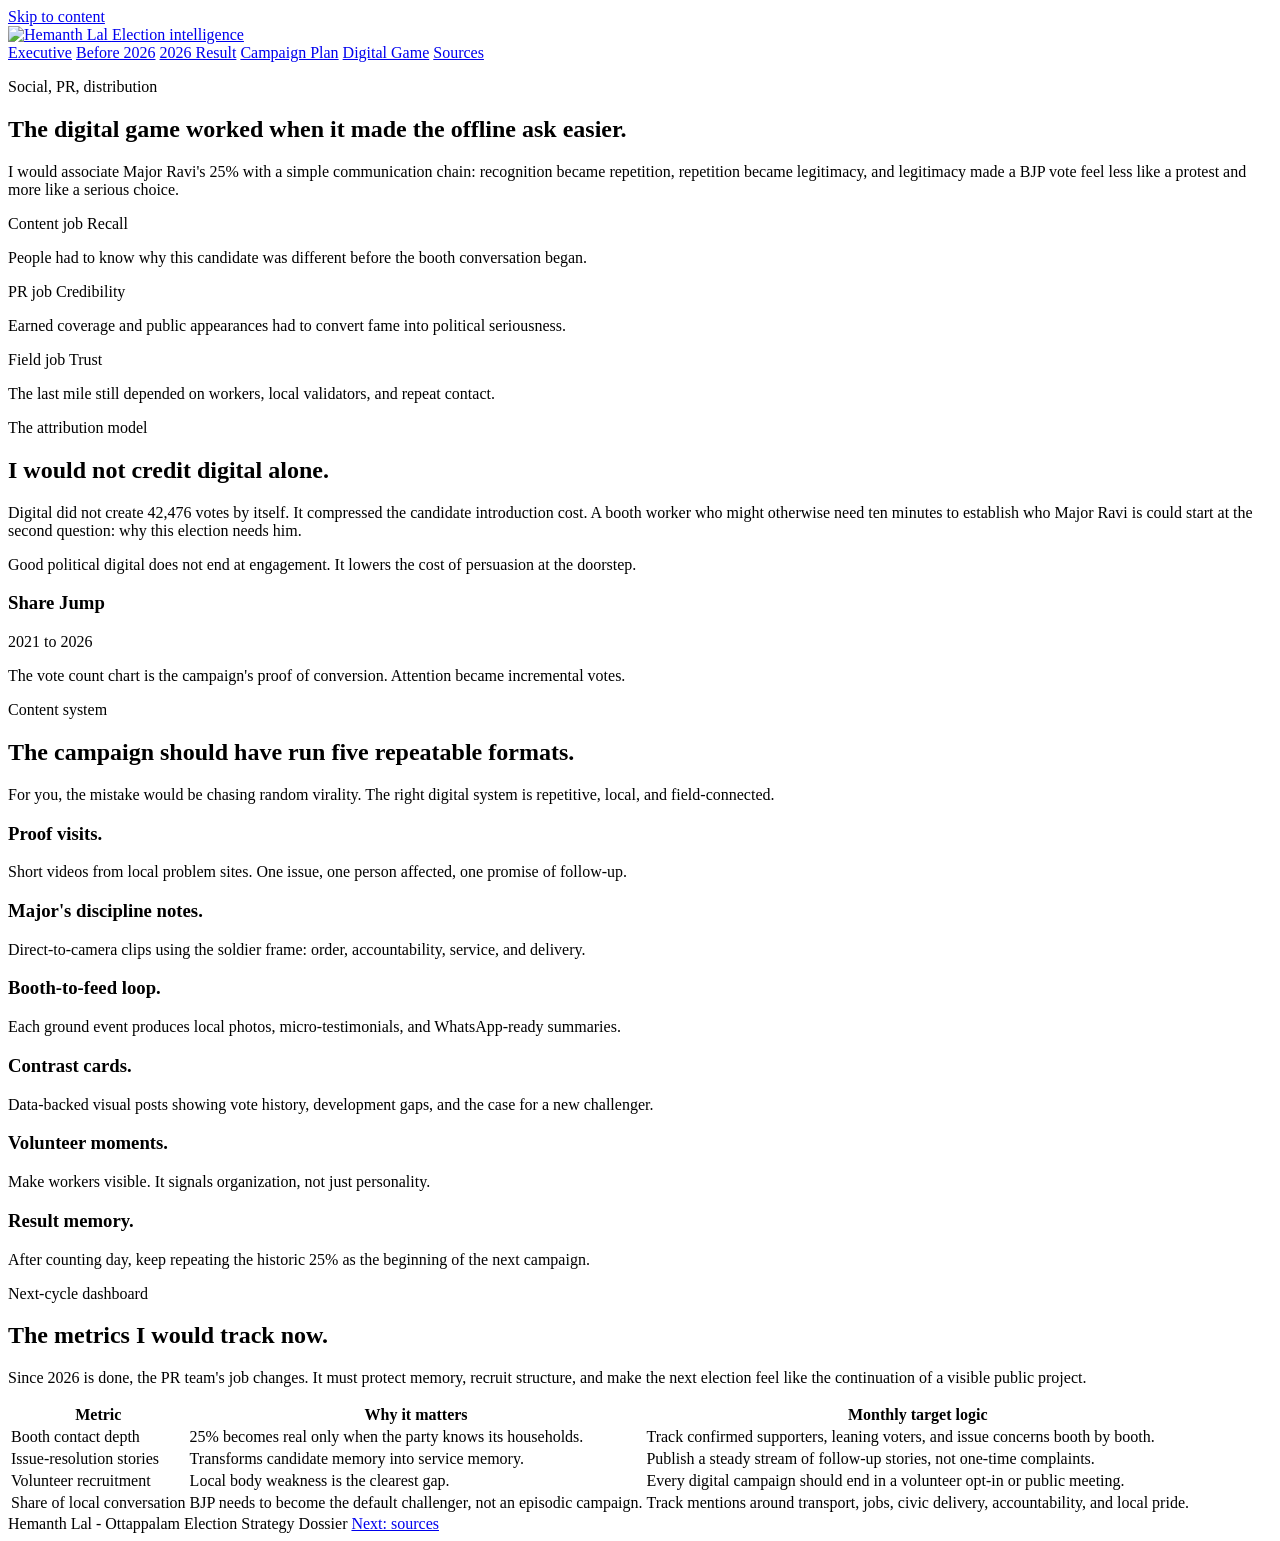
==== digital.html @ 6b958787 "Add files via upload" ====
<!doctype html>
<html lang="en">
  <head>
    <meta charset="utf-8">
    <meta name="viewport" content="width=device-width, initial-scale=1">
    <title>Digital And PR Game | Ottappalam Strategy Dossier</title>
    <link rel="stylesheet" href="assets/site.css">
    <script defer src="assets/site.js"></script>
  </head>
  <body>
    <a class="skip-link" href="#main">Skip to content</a>
    <header class="site-header">
      <div class="nav-wrap">
        <a class="brand-mark" href="index.html" aria-label="Hemanth Lal strategy dossier">
          <img src="../Resources/logo/Horizontal%20logo%20black.svg" alt="Hemanth Lal">
          <span class="brand-kicker">Election intelligence</span>
        </a>
        <nav class="primary-nav" aria-label="Primary navigation">
          <a href="index.html">Executive</a>
          <a href="pre-2026.html">Before 2026</a>
          <a href="result-2026.html">2026 Result</a>
          <a href="strategy.html">Campaign Plan</a>
          <a href="digital.html">Digital Game</a>
          <a href="sources.html">Sources</a>
        </nav>
      </div>
    </header>

    <main id="main">
      <section class="page-hero">
        <div class="wrap">
          <p class="eyebrow">Social, PR, distribution</p>
          <h1>The digital game worked when it made the offline ask easier.</h1>
          <p class="dek">I would associate Major Ravi's 25% with a simple communication chain: recognition became repetition, repetition became legitimacy, and legitimacy made a BJP vote feel less like a protest and more like a serious choice.</p>
        </div>
      </section>

      <section class="section">
        <div class="wrap grid three">
          <article class="metric">
            <span class="label">Content job</span>
            <span class="value">Recall</span>
            <p>People had to know why this candidate was different before the booth conversation began.</p>
          </article>
          <article class="metric">
            <span class="label">PR job</span>
            <span class="value">Credibility</span>
            <p>Earned coverage and public appearances had to convert fame into political seriousness.</p>
          </article>
          <article class="metric">
            <span class="label">Field job</span>
            <span class="value">Trust</span>
            <p>The last mile still depended on workers, local validators, and repeat contact.</p>
          </article>
        </div>
      </section>

      <section class="section band">
        <div class="wrap grid two">
          <article class="panel">
            <span class="panel-label">The attribution model</span>
            <h2>I would not credit digital alone.</h2>
            <p>Digital did not create 42,476 votes by itself. It compressed the candidate introduction cost. A booth worker who might otherwise need ten minutes to establish who Major Ravi is could start at the second question: why this election needs him.</p>
            <p class="callout">Good political digital does not end at engagement. It lowers the cost of persuasion at the doorstep.</p>
          </article>
          <article class="panel">
            <div class="chart-title">
              <h3>Share Jump</h3>
              <span>2021 to 2026</span>
            </div>
            <div class="chart" data-chart="bjp-votes"></div>
            <p>The vote count chart is the campaign's proof of conversion. Attention became incremental votes.</p>
          </article>
        </div>
      </section>

      <section class="section">
        <div class="wrap section-head">
          <div>
            <p class="eyebrow">Content system</p>
            <h2>The campaign should have run five repeatable formats.</h2>
          </div>
          <p>For you, the mistake would be chasing random virality. The right digital system is repetitive, local, and field-connected.</p>
        </div>
        <div class="wrap route-map">
          <article class="route-card">
            <h3>Proof visits.</h3>
            <p>Short videos from local problem sites. One issue, one person affected, one promise of follow-up.</p>
          </article>
          <article class="route-card">
            <h3>Major's discipline notes.</h3>
            <p>Direct-to-camera clips using the soldier frame: order, accountability, service, and delivery.</p>
          </article>
          <article class="route-card">
            <h3>Booth-to-feed loop.</h3>
            <p>Each ground event produces local photos, micro-testimonials, and WhatsApp-ready summaries.</p>
          </article>
          <article class="route-card">
            <h3>Contrast cards.</h3>
            <p>Data-backed visual posts showing vote history, development gaps, and the case for a new challenger.</p>
          </article>
          <article class="route-card">
            <h3>Volunteer moments.</h3>
            <p>Make workers visible. It signals organization, not just personality.</p>
          </article>
          <article class="route-card">
            <h3>Result memory.</h3>
            <p>After counting day, keep repeating the historic 25% as the beginning of the next campaign.</p>
          </article>
        </div>
      </section>

      <section class="section band">
        <div class="wrap">
          <div class="section-head">
            <div>
              <p class="eyebrow">Next-cycle dashboard</p>
              <h2>The metrics I would track now.</h2>
            </div>
            <p>Since 2026 is done, the PR team's job changes. It must protect memory, recruit structure, and make the next election feel like the continuation of a visible public project.</p>
          </div>
          <table class="data-table">
            <thead>
              <tr>
                <th>Metric</th>
                <th>Why it matters</th>
                <th>Monthly target logic</th>
              </tr>
            </thead>
            <tbody>
              <tr>
                <td>Booth contact depth</td>
                <td>25% becomes real only when the party knows its households.</td>
                <td>Track confirmed supporters, leaning voters, and issue concerns booth by booth.</td>
              </tr>
              <tr>
                <td>Issue-resolution stories</td>
                <td>Transforms candidate memory into service memory.</td>
                <td>Publish a steady stream of follow-up stories, not one-time complaints.</td>
              </tr>
              <tr>
                <td>Volunteer recruitment</td>
                <td>Local body weakness is the clearest gap.</td>
                <td>Every digital campaign should end in a volunteer opt-in or public meeting.</td>
              </tr>
              <tr>
                <td>Share of local conversation</td>
                <td>BJP needs to become the default challenger, not an episodic campaign.</td>
                <td>Track mentions around transport, jobs, civic delivery, accountability, and local pride.</td>
              </tr>
            </tbody>
          </table>
        </div>
      </section>
    </main>

    <footer class="footer">
      <div class="wrap">
        <span>Hemanth Lal - Ottappalam Election Strategy Dossier</span>
        <a href="sources.html">Next: sources</a>
      </div>
    </footer>
  </body>
</html>
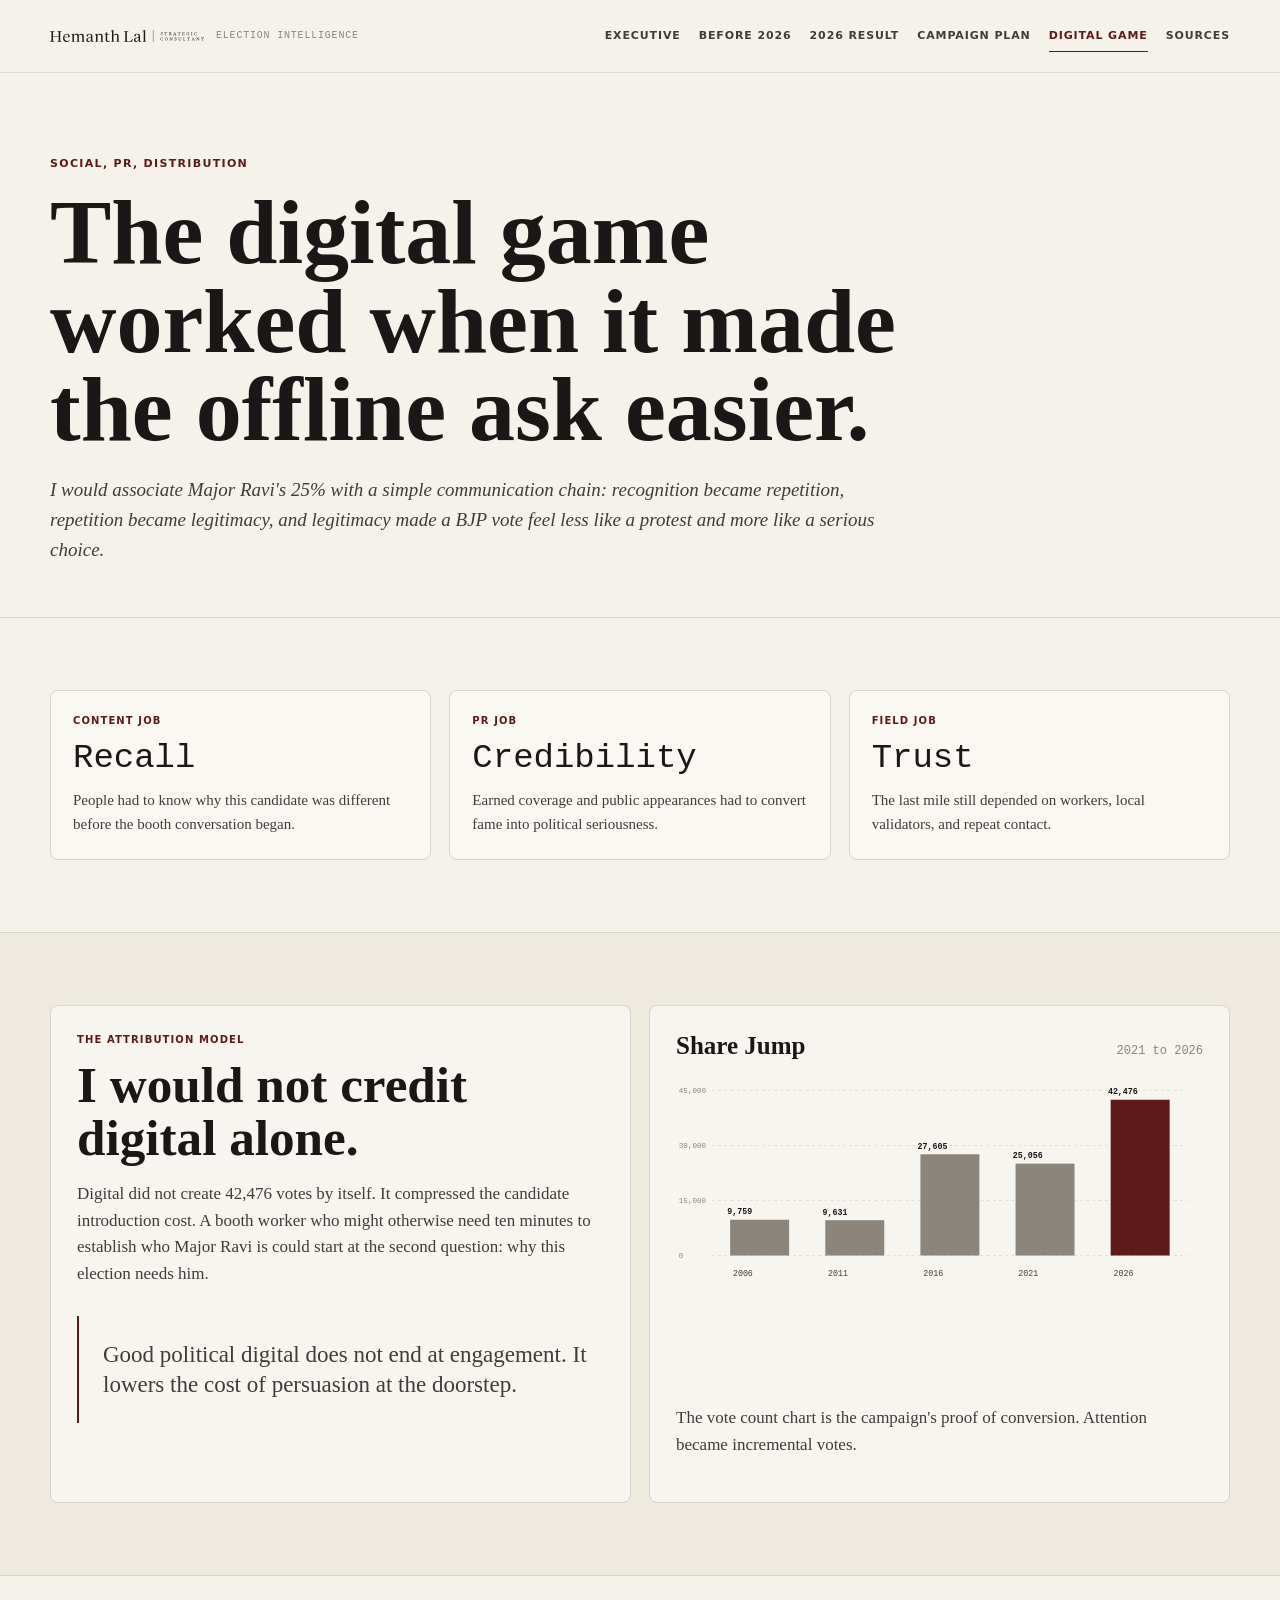
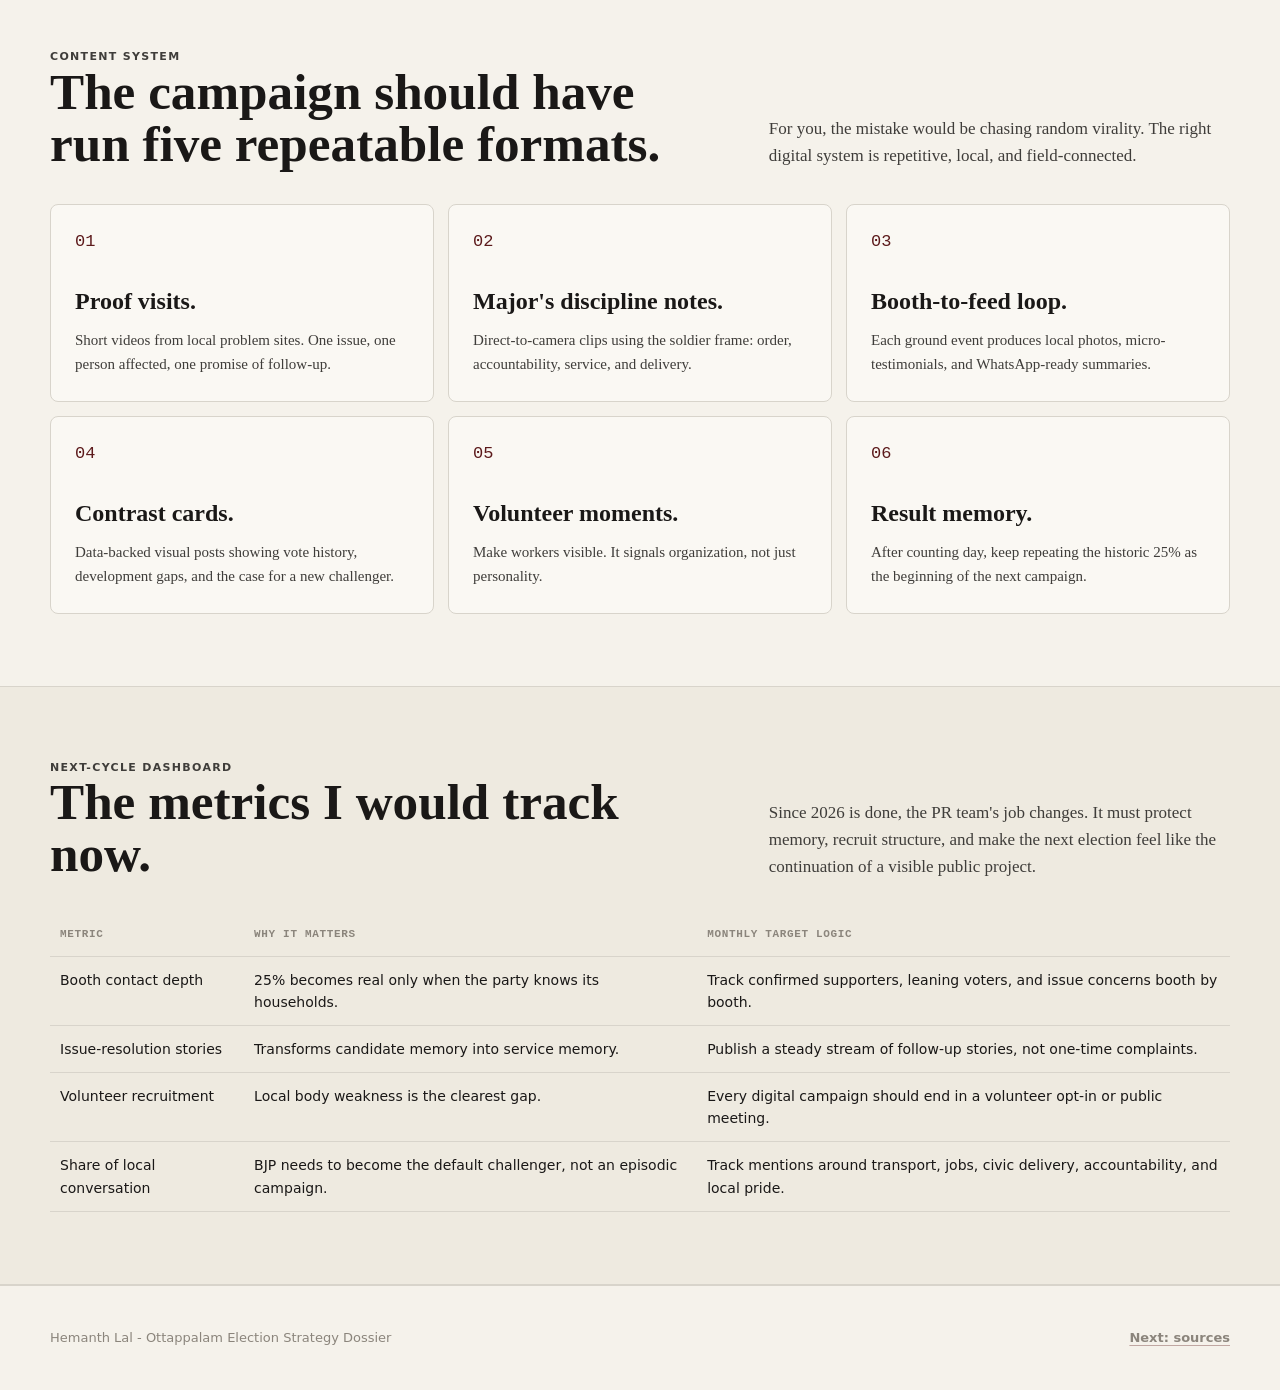
==== commit 1ce933f8: "Add files via upload" ====
--- a/digital.html
+++ b/digital.html
@@ -4,6 +4,13 @@
     <meta charset="utf-8">
     <meta name="viewport" content="width=device-width, initial-scale=1">
     <title>Digital And PR Game | Ottappalam Strategy Dossier</title>
+    <link rel="canonical" href="https://majravi26.hemanthlal.com/digital.html">
+    <meta property="og:title" content="Digital And PR Game | Ottappalam Strategy Dossier">
+    <meta property="og:description" content="The digital and PR system behind Major Ravi's 25% Ottappalam breakthrough.">
+    <meta property="og:url" content="https://majravi26.hemanthlal.com/digital.html">
+    <meta property="og:type" content="article">
+    <meta property="og:image" content="https://majravi26.hemanthlal.com/assets/hemanth-portrait.png">
+    <meta name="twitter:card" content="summary_large_image">
     <link rel="stylesheet" href="assets/site.css">
     <script defer src="assets/site.js"></script>
   </head>
@@ -12,7 +19,7 @@
     <header class="site-header">
       <div class="nav-wrap">
         <a class="brand-mark" href="index.html" aria-label="Hemanth Lal strategy dossier">
-          <img src="../Resources/logo/Horizontal%20logo%20black.svg" alt="Hemanth Lal">
+          <img src="assets/hemanth-horizontal-logo-black.svg" alt="Hemanth Lal">
           <span class="brand-kicker">Election intelligence</span>
         </a>
         <nav class="primary-nav" aria-label="Primary navigation">
--- a/assets/site.css
+++ b/assets/site.css
@@ -0,0 +1,727 @@
+:root {
+  --bone: #f5f2eb;
+  --carbon: #1a1817;
+  --smoke: #3f3d3a;
+  --stone: #8b857c;
+  --ash: #d8d4cb;
+  --cream: #eeeae0;
+  --oxblood: #5c1a1b;
+  --oxblood-lift: #6b2024;
+  --graphite: #243248;
+  --graphite-lift: #2b3e5c;
+  --white: #fffdfa;
+  --shadow: 0 18px 50px rgba(26, 24, 23, 0.12);
+  --serif: "Source Serif 4", Georgia, "Times New Roman", serif;
+  --sans: Inter, ui-sans-serif, system-ui, -apple-system, BlinkMacSystemFont, "Segoe UI", sans-serif;
+  --mono: "IBM Plex Mono", "SFMono-Regular", Consolas, monospace;
+}
+
+* {
+  box-sizing: border-box;
+}
+
+html {
+  scroll-behavior: smooth;
+}
+
+body {
+  margin: 0;
+  background: var(--bone);
+  color: var(--carbon);
+  font-family: var(--serif);
+  font-size: 17px;
+  line-height: 1.58;
+}
+
+body.dark-page {
+  background: var(--carbon);
+  color: var(--bone);
+}
+
+a {
+  color: inherit;
+  text-decoration-color: rgba(92, 26, 27, 0.35);
+  text-decoration-thickness: 1px;
+  text-underline-offset: 0.24em;
+}
+
+a:hover {
+  color: var(--oxblood);
+  text-decoration-color: currentColor;
+}
+
+img {
+  display: block;
+  max-width: 100%;
+}
+
+.skip-link {
+  position: absolute;
+  left: 12px;
+  top: -44px;
+  z-index: 20;
+  padding: 8px 12px;
+  background: var(--carbon);
+  color: var(--bone);
+  font-family: var(--sans);
+  font-size: 13px;
+}
+
+.skip-link:focus {
+  top: 12px;
+}
+
+.site-header {
+  position: sticky;
+  top: 0;
+  z-index: 10;
+  border-bottom: 1px solid rgba(216, 212, 203, 0.78);
+  background: rgba(245, 242, 235, 0.94);
+  backdrop-filter: blur(16px);
+}
+
+.dark-page .site-header,
+.case-hero + .site-header {
+  background: rgba(26, 24, 23, 0.92);
+  border-color: rgba(245, 242, 235, 0.12);
+}
+
+.nav-wrap {
+  width: min(1180px, calc(100vw - 40px));
+  min-height: 72px;
+  margin: 0 auto;
+  display: flex;
+  align-items: center;
+  justify-content: space-between;
+  gap: 28px;
+}
+
+.brand-mark {
+  display: flex;
+  align-items: center;
+  gap: 12px;
+  min-width: max-content;
+  text-decoration: none;
+}
+
+.brand-mark img {
+  width: 154px;
+  height: auto;
+}
+
+.dark-page .brand-mark img {
+  filter: invert(1);
+}
+
+.brand-kicker {
+  font-family: var(--mono);
+  font-size: 10px;
+  letter-spacing: 0.08em;
+  text-transform: uppercase;
+  color: var(--stone);
+}
+
+.primary-nav {
+  display: flex;
+  flex-wrap: wrap;
+  justify-content: flex-end;
+  gap: 8px 18px;
+  font-family: var(--sans);
+  font-size: 11px;
+  font-weight: 600;
+  letter-spacing: 0.08em;
+  text-transform: uppercase;
+}
+
+.primary-nav a {
+  color: var(--smoke);
+  text-decoration: none;
+  border-bottom: 1px solid transparent;
+  padding: 7px 0;
+}
+
+.dark-page .primary-nav a {
+  color: rgba(245, 242, 235, 0.76);
+}
+
+.primary-nav a[aria-current="page"],
+.primary-nav a:hover {
+  color: var(--oxblood);
+  border-color: currentColor;
+}
+
+.dark-page .primary-nav a[aria-current="page"],
+.dark-page .primary-nav a:hover {
+  color: var(--bone);
+}
+
+.case-hero {
+  min-height: 74vh;
+  color: var(--bone);
+  background-image:
+    linear-gradient(90deg, rgba(26, 24, 23, 0.92), rgba(26, 24, 23, 0.62) 48%, rgba(26, 24, 23, 0.32)),
+    url("https://upload.wikimedia.org/wikipedia/commons/thumb/b/b0/Ottapalam_railway_station.jpg/1280px-Ottapalam_railway_station.jpg");
+  background-size: cover;
+  background-position: center;
+  display: flex;
+  align-items: flex-end;
+  padding: 36px 0 72px;
+}
+
+.hero-grid,
+.wrap {
+  width: min(1180px, calc(100vw - 40px));
+  margin: 0 auto;
+}
+
+.hero-grid {
+  display: grid;
+  grid-template-columns: minmax(0, 1fr) 360px;
+  gap: 54px;
+  align-items: end;
+}
+
+.eyebrow {
+  margin: 0 0 16px;
+  font-family: var(--sans);
+  font-size: 11px;
+  font-weight: 700;
+  letter-spacing: 0.12em;
+  text-transform: uppercase;
+  color: var(--oxblood);
+}
+
+.case-hero .eyebrow,
+.dark-page .eyebrow {
+  color: #c68888;
+}
+
+h1,
+h2,
+h3 {
+  margin: 0;
+  font-family: var(--serif);
+  color: inherit;
+}
+
+h1 {
+  max-width: 900px;
+  font-size: clamp(42px, 8vw, 92px);
+  line-height: 0.96;
+  font-weight: 600;
+}
+
+h2 {
+  font-size: clamp(30px, 4vw, 52px);
+  line-height: 1.02;
+  font-weight: 600;
+}
+
+h3 {
+  font-size: 24px;
+  line-height: 1.15;
+  font-weight: 600;
+}
+
+.dek {
+  max-width: 760px;
+  margin: 22px 0 0;
+  color: var(--smoke);
+  font-size: 19px;
+  font-style: italic;
+}
+
+.case-hero .dek,
+.dark-page .dek {
+  color: rgba(245, 242, 235, 0.78);
+}
+
+.hero-proof {
+  border-left: 1px solid rgba(245, 242, 235, 0.24);
+  padding-left: 24px;
+}
+
+.hero-proof .big-number {
+  display: block;
+  font-family: var(--mono);
+  font-size: clamp(42px, 7vw, 78px);
+  line-height: 0.9;
+  color: var(--bone);
+}
+
+.hero-proof span {
+  font-family: var(--sans);
+  font-size: 11px;
+  font-weight: 700;
+  letter-spacing: 0.12em;
+  text-transform: uppercase;
+  color: rgba(245, 242, 235, 0.72);
+}
+
+.hero-proof p {
+  margin: 18px 0 0;
+  color: rgba(245, 242, 235, 0.78);
+}
+
+.section {
+  padding: 72px 0;
+}
+
+.section.tight {
+  padding: 46px 0;
+}
+
+.band {
+  border-top: 1px solid var(--ash);
+  border-bottom: 1px solid var(--ash);
+  background: var(--cream);
+}
+
+.dark-band {
+  background: var(--carbon);
+  color: var(--bone);
+}
+
+.section-head {
+  display: grid;
+  grid-template-columns: minmax(0, 0.8fr) minmax(280px, 0.55fr);
+  gap: 48px;
+  align-items: end;
+  margin-bottom: 34px;
+}
+
+.section-head p {
+  margin: 0;
+  color: var(--smoke);
+}
+
+.dark-page .section-head p,
+.dark-band .section-head p {
+  color: rgba(245, 242, 235, 0.72);
+}
+
+.grid {
+  display: grid;
+  gap: 18px;
+}
+
+.grid.two {
+  grid-template-columns: repeat(2, minmax(0, 1fr));
+}
+
+.grid.three {
+  grid-template-columns: repeat(3, minmax(0, 1fr));
+}
+
+.grid.four {
+  grid-template-columns: repeat(4, minmax(0, 1fr));
+}
+
+.panel,
+.metric,
+.finding,
+.source-card,
+.route-card {
+  background: rgba(255, 253, 250, 0.58);
+  border: 1px solid var(--ash);
+  border-radius: 8px;
+}
+
+.dark-page .panel,
+.dark-page .metric,
+.dark-page .finding,
+.dark-page .source-card,
+.dark-page .route-card,
+.dark-band .panel,
+.dark-band .metric,
+.dark-band .finding {
+  background: rgba(245, 242, 235, 0.045);
+  border-color: rgba(245, 242, 235, 0.14);
+}
+
+.metric {
+  padding: 22px;
+  min-height: 158px;
+}
+
+.metric .label,
+.panel-label {
+  display: block;
+  margin-bottom: 12px;
+  font-family: var(--sans);
+  font-size: 10px;
+  font-weight: 700;
+  letter-spacing: 0.11em;
+  text-transform: uppercase;
+  color: var(--oxblood);
+}
+
+.dark-page .metric .label,
+.dark-page .panel-label,
+.dark-band .metric .label,
+.dark-band .panel-label {
+  color: #c68888;
+}
+
+.metric .value {
+  display: block;
+  font-family: var(--mono);
+  font-size: 34px;
+  line-height: 1;
+  color: var(--carbon);
+}
+
+.dark-page .metric .value,
+.dark-band .metric .value {
+  color: var(--bone);
+}
+
+.metric p,
+.finding p,
+.route-card p,
+.source-card p {
+  margin: 14px 0 0;
+  color: var(--smoke);
+  font-size: 15px;
+}
+
+.dark-page .metric p,
+.dark-page .finding p,
+.dark-page .route-card p,
+.dark-band .metric p,
+.dark-band .finding p {
+  color: rgba(245, 242, 235, 0.72);
+}
+
+.panel {
+  padding: 26px;
+  overflow: hidden;
+}
+
+.panel h3 + p,
+.panel p:first-child {
+  margin-top: 10px;
+}
+
+.panel p,
+.body-copy p {
+  color: var(--smoke);
+}
+
+.dark-page .panel p,
+.dark-band .panel p {
+  color: rgba(245, 242, 235, 0.74);
+}
+
+.finding {
+  padding: 24px;
+}
+
+.finding strong {
+  display: block;
+  font-family: var(--serif);
+  font-size: 22px;
+  line-height: 1.15;
+}
+
+.chart {
+  min-height: 310px;
+  margin-top: 18px;
+}
+
+.chart.short {
+  min-height: 245px;
+}
+
+.chart svg {
+  width: 100%;
+  height: auto;
+  display: block;
+}
+
+.axis-label,
+.chart-note,
+.mono {
+  font-family: var(--mono);
+}
+
+.chart-title {
+  display: flex;
+  justify-content: space-between;
+  gap: 20px;
+  align-items: baseline;
+}
+
+.chart-title h3 {
+  font-size: 25px;
+}
+
+.chart-title span {
+  font-family: var(--mono);
+  font-size: 12px;
+  color: var(--stone);
+}
+
+.result-table,
+.data-table {
+  width: 100%;
+  border-collapse: collapse;
+  font-family: var(--sans);
+  font-size: 14px;
+}
+
+.result-table th,
+.result-table td,
+.data-table th,
+.data-table td {
+  border-bottom: 1px solid var(--ash);
+  padding: 12px 10px;
+  text-align: left;
+  vertical-align: top;
+}
+
+.result-table th,
+.data-table th {
+  font-family: var(--mono);
+  font-size: 11px;
+  letter-spacing: 0.06em;
+  text-transform: uppercase;
+  color: var(--stone);
+}
+
+.dark-page .result-table th,
+.dark-page .result-table td,
+.dark-page .data-table th,
+.dark-page .data-table td,
+.dark-band .result-table th,
+.dark-band .result-table td,
+.dark-band .data-table th,
+.dark-band .data-table td {
+  border-color: rgba(245, 242, 235, 0.14);
+}
+
+.rank {
+  width: 38px;
+  font-family: var(--mono);
+  color: var(--stone);
+}
+
+.pill {
+  display: inline-flex;
+  align-items: center;
+  min-height: 25px;
+  padding: 0 8px;
+  border: 1px solid var(--ash);
+  border-radius: 999px;
+  font-family: var(--mono);
+  font-size: 11px;
+  color: var(--smoke);
+}
+
+.pill.bjp {
+  color: var(--oxblood);
+  border-color: rgba(92, 26, 27, 0.36);
+}
+
+.dark-page .pill,
+.dark-band .pill {
+  border-color: rgba(245, 242, 235, 0.2);
+  color: rgba(245, 242, 235, 0.75);
+}
+
+.feature-image {
+  position: relative;
+  min-height: 420px;
+  overflow: hidden;
+  border-radius: 8px;
+  background: var(--carbon);
+}
+
+.feature-image img {
+  width: 100%;
+  height: 100%;
+  min-height: 420px;
+  object-fit: cover;
+  filter: saturate(0.7) contrast(1.05);
+}
+
+.caption {
+  margin: 10px 0 0;
+  font-family: var(--sans);
+  font-size: 12px;
+  color: var(--stone);
+}
+
+.callout {
+  margin: 28px 0;
+  padding: 24px 0 24px 24px;
+  border-left: 2px solid var(--oxblood);
+  font-size: 23px;
+  line-height: 1.28;
+  color: var(--oxblood);
+}
+
+.dark-page .callout,
+.dark-band .callout {
+  color: #d39a9a;
+}
+
+.route-map {
+  display: grid;
+  grid-template-columns: repeat(3, minmax(0, 1fr));
+  gap: 14px;
+  counter-reset: route;
+}
+
+.route-card {
+  position: relative;
+  padding: 24px;
+}
+
+.route-card::before {
+  counter-increment: route;
+  content: "0" counter(route);
+  display: block;
+  margin-bottom: 32px;
+  font-family: var(--mono);
+  color: var(--oxblood);
+}
+
+.source-card {
+  padding: 18px;
+}
+
+.source-card a {
+  display: inline-block;
+  font-family: var(--sans);
+  font-weight: 700;
+}
+
+.source-card p {
+  font-size: 14px;
+}
+
+.page-hero {
+  padding: 82px 0 52px;
+  border-bottom: 1px solid var(--ash);
+}
+
+.dark-page .page-hero {
+  border-color: rgba(245, 242, 235, 0.14);
+}
+
+.page-hero .dek {
+  max-width: 860px;
+}
+
+.footer {
+  padding: 42px 0;
+  border-top: 1px solid var(--ash);
+  font-family: var(--sans);
+  font-size: 13px;
+  color: var(--stone);
+}
+
+.dark-page .footer {
+  border-color: rgba(245, 242, 235, 0.14);
+}
+
+.footer .wrap {
+  display: flex;
+  flex-wrap: wrap;
+  gap: 12px 28px;
+  align-items: center;
+  justify-content: space-between;
+}
+
+.footer a {
+  font-weight: 700;
+}
+
+.toc-links {
+  display: flex;
+  flex-wrap: wrap;
+  gap: 10px;
+  margin-top: 28px;
+}
+
+.toc-links a {
+  padding: 8px 11px;
+  border: 1px solid var(--ash);
+  border-radius: 999px;
+  font-family: var(--sans);
+  font-size: 12px;
+  font-weight: 700;
+  text-decoration: none;
+}
+
+.data-note {
+  font-family: var(--sans);
+  font-size: 13px;
+  color: var(--stone);
+}
+
+@media (max-width: 940px) {
+  .hero-grid,
+  .section-head,
+  .grid.two,
+  .grid.three,
+  .grid.four,
+  .route-map {
+    grid-template-columns: 1fr;
+  }
+
+  .hero-proof {
+    max-width: 460px;
+  }
+
+  .nav-wrap {
+    align-items: flex-start;
+    flex-direction: column;
+    padding: 16px 0;
+    gap: 10px;
+  }
+
+  .primary-nav {
+    justify-content: flex-start;
+  }
+}
+
+@media (max-width: 640px) {
+  body {
+    font-size: 16px;
+  }
+
+  .hero-grid,
+  .wrap {
+    width: min(100vw - 28px, 1180px);
+  }
+
+  .case-hero {
+    min-height: 78vh;
+    padding-bottom: 42px;
+  }
+
+  .section {
+    padding: 50px 0;
+  }
+
+  .panel,
+  .metric,
+  .finding,
+  .route-card {
+    padding: 20px;
+  }
+
+  .result-table,
+  .data-table {
+    font-size: 13px;
+  }
+
+  .result-table th,
+  .result-table td,
+  .data-table th,
+  .data-table td {
+    padding: 10px 6px;
+  }
+}
